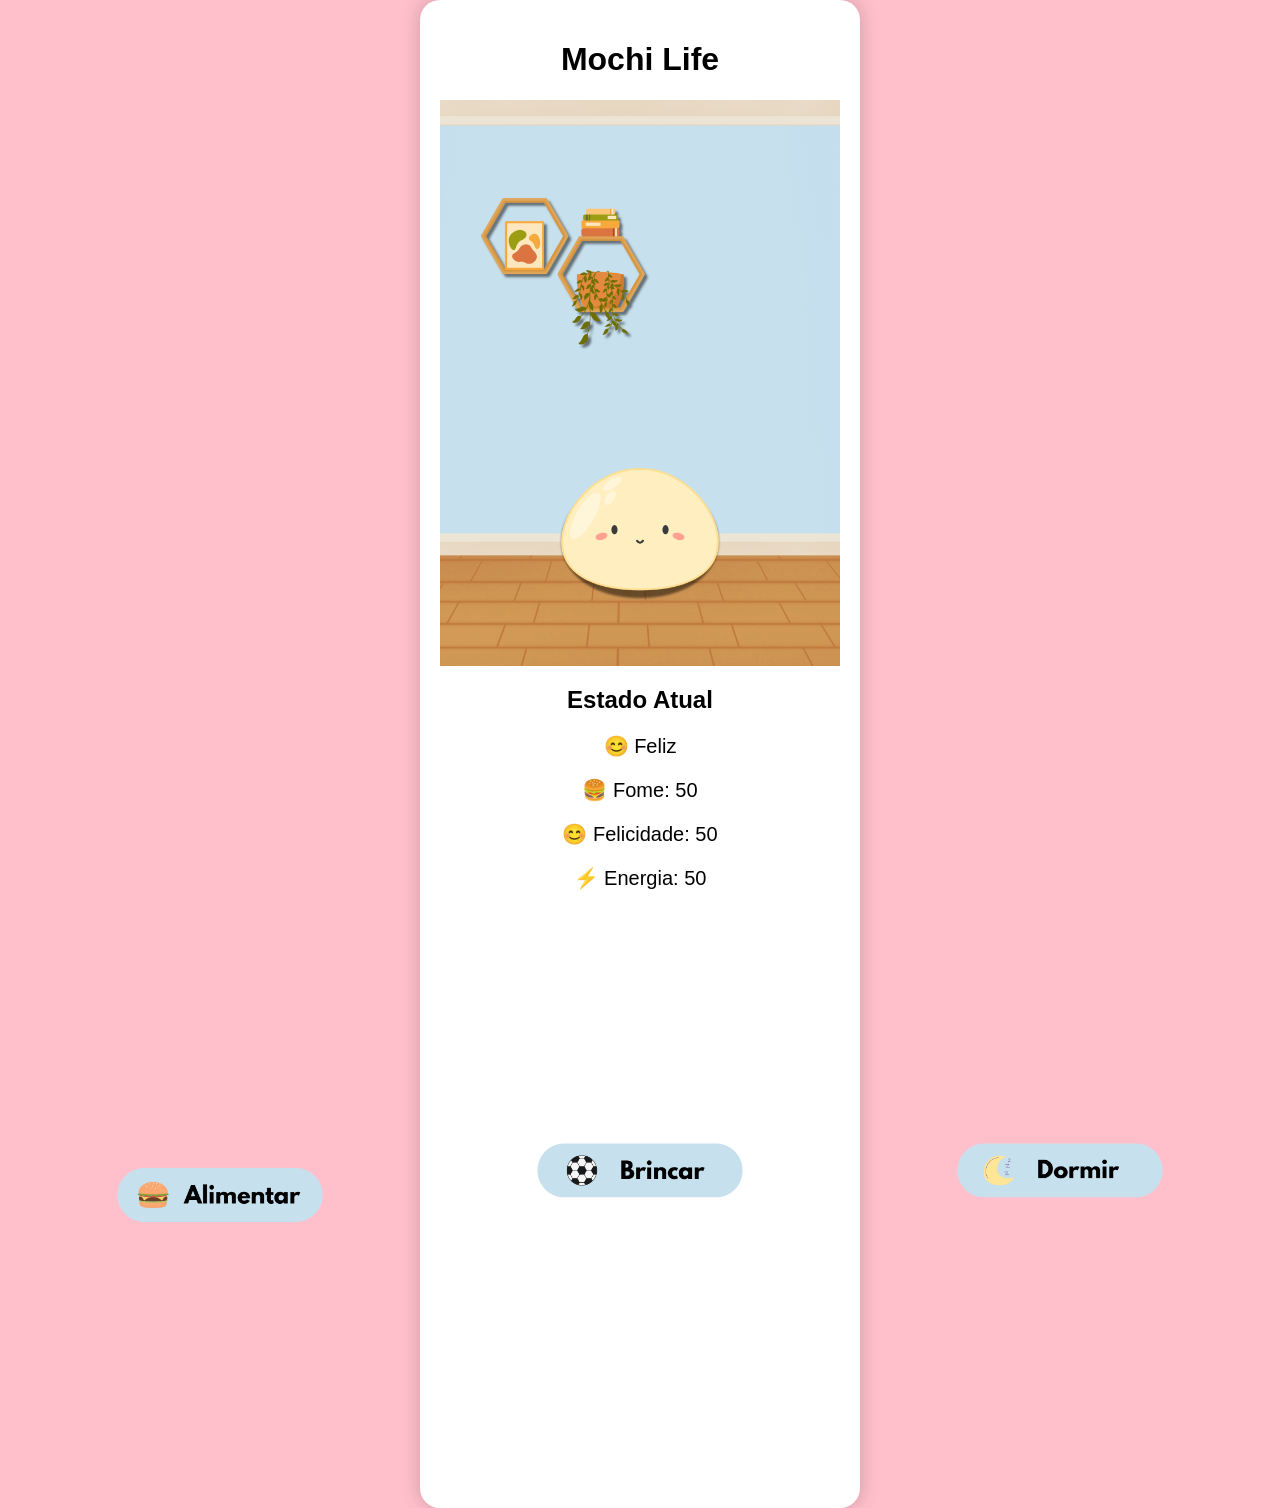
==== index.html @ cfa2b330 "Mochi Life inicial" ====
<!DOCTYPE html>
<html>

<head>
    <title>Mochi Life</title>
    <link rel="stylesheet" href="style.css">
</head>

<body>

    <div class="app">

        <h1>Mochi Life</h1>

        <div class="quarto">
            <img src="img/quarto.png" id="fundo">
            <img src="img/mochi.png" id="mochi">
        </div>

        <h2>Estado Atual</h2>

        <p id="estado">😊 Feliz</p>

        <p id="fome">🍔 Fome: 50</p>
        <p id="felicidade">😊 Felicidade: 50</p>
        <p id="energia">⚡ Energia: 50</p>

        <div class="botoes">

            <button id="alimentar">
                <img src="img/alimentar.png">
            </button>

            <button id="brincar">
                <img src="img/brincar.png">
            </button>

            <button id="dormir">
                <img src="img/dormir.png">
            </button>

        </div>

    </div>

    <script src="script.js"></script>

</body>

</html>
---- style.css ----
h1, h2 {
    text-align: center;
}

body {
    background-color: pink;

    display: flex;
    justify-content: center;

    margin: 0;
    font-family: Arial, sans-serif;
}

.app {
    width: 400px;

    background-color: white;

    padding: 20px;

    border-radius: 20px;

    box-shadow: 0 0 20px rgba(0,0,0,0.2);
}

.quarto {
    position: relative;
    width: 100%;
    margin: 0 auto;
}

#fundo {
    width: 100%;
    display: block;
}

#mochi {
    width: 400px;

    position: absolute;

    bottom: -150px;
    left: 50%;

    transform: translateX(-50%);
}

p {
    font-size: 20px;
    text-align: center;
}

button {
    background: transparent;
    border: none;
    padding: 0;
    margin: 5px;
    cursor: pointer;
}

.botoes {
    display: flex;
    justify-content: center;
    gap: 10px;
    margin-top: 10px;
}

button img {
    width: 400px;
    transition: transform 0.1s;
}

button:active img {
    transform: scale(0.95);
}
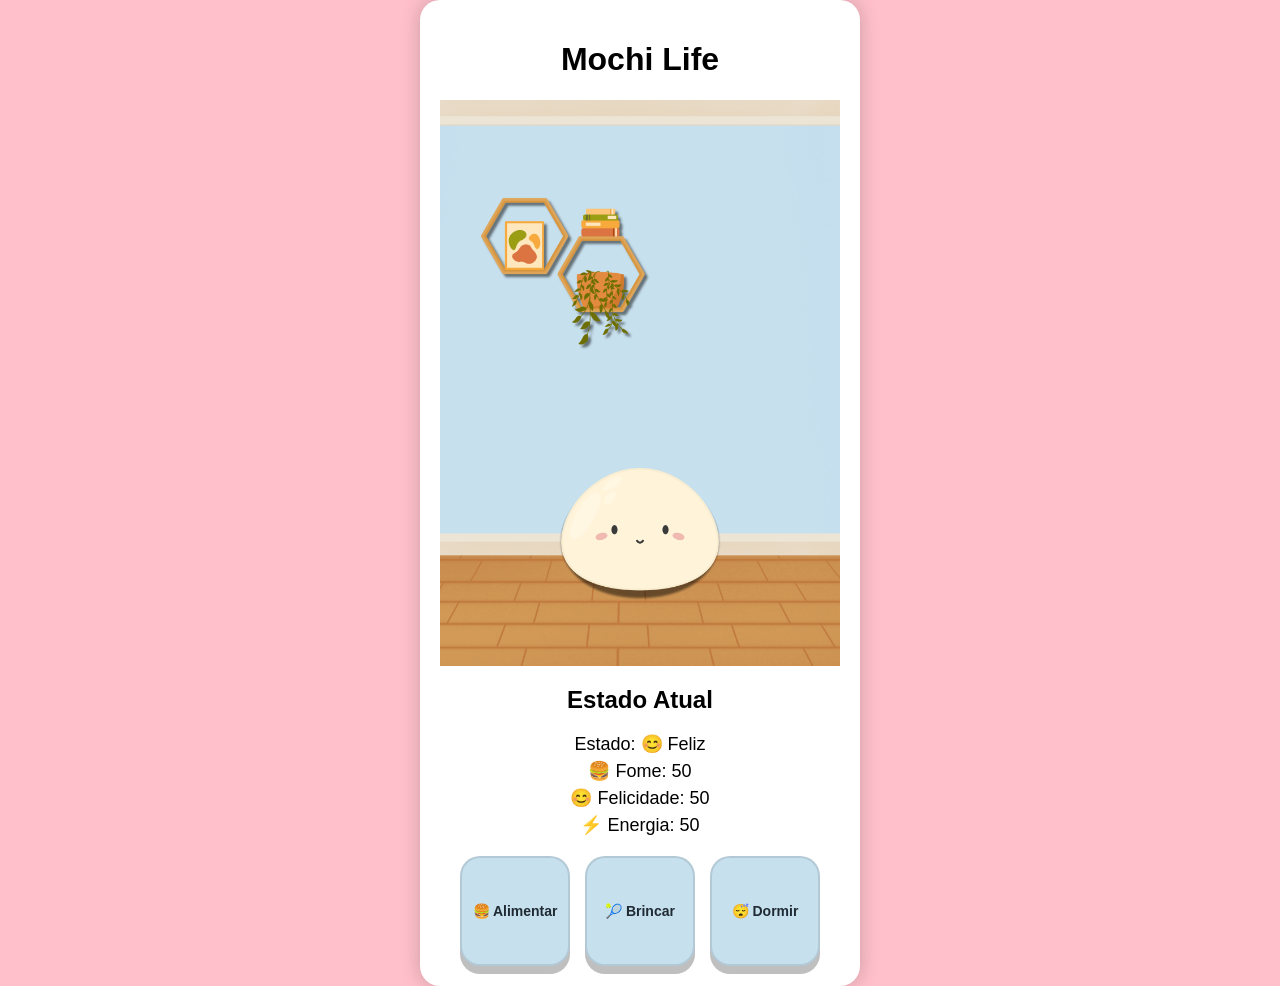
==== commit 88f5faa4: "Melhora os botões e adiciona sistema de emoções" ====
--- a/index.html
+++ b/index.html
@@ -19,7 +19,7 @@
 
         <h2>Estado Atual</h2>
 
-        <p id="estado">😊 Feliz</p>
+        <p id="estado">🍡 Estado: Feliz</p>
 
         <p id="fome">🍔 Fome: 50</p>
         <p id="felicidade">😊 Felicidade: 50</p>
@@ -27,17 +27,11 @@
 
         <div class="botoes">
 
-            <button id="alimentar">
-                <img src="img/alimentar.png">
-            </button>
+            <button id="alimentar">🍔 Alimentar</button>
 
-            <button id="brincar">
-                <img src="img/brincar.png">
-            </button>
+            <button id="brincar">🎾 Brincar</button>
 
-            <button id="dormir">
-                <img src="img/dormir.png">
-            </button>
+            <button id="dormir">😴 Dormir</button>
 
         </div>
 
--- a/style.css
+++ b/style.css
@@ -27,7 +27,6 @@
 .quarto {
     position: relative;
     width: 100%;
-    margin: 0 auto;
 }
 
 #fundo {
@@ -39,38 +38,70 @@
     width: 400px;
 
     position: absolute;
-
     bottom: -150px;
     left: 50%;
-
     transform: translateX(-50%);
 }
 
 p {
-    font-size: 20px;
+    font-size: 18px;
     text-align: center;
-}
-
-button {
-    background: transparent;
-    border: none;
-    padding: 0;
-    margin: 5px;
-    cursor: pointer;
+    margin: 5px 0;
 }
 
 .botoes {
     display: flex;
     justify-content: center;
-    gap: 10px;
-    margin-top: 10px;
+    gap: 15px;
+
+    margin-top: 20px;
 }
 
-button img {
-    width: 400px;
-    transition: transform 0.1s;
+.botoes {
+    display: flex;
+    justify-content: center;
+    gap: 15px;
+    margin-top: 20px;
 }
 
-button:active img {
-    transform: scale(0.95);
+.botoes button {
+    width: 110px;
+    height: 110px;
+
+    border: none;
+    border-radius: 20px;
+
+    cursor: pointer;
+
+    font-size: 14px;
+    font-weight: bold;
+
+    color: white;
+
+    display: flex;
+    flex-direction: column;
+    justify-content: center;
+    align-items: center;
+
+    gap: 5px;
+
+    box-shadow: 0 8px 0 rgba(0,0,0,0.25);
+
+    transition: all 0.1s ease;
+
+    user-select: none;
+}
+
+.botoes button:active {
+    transform: translateY(5px);
+    box-shadow: 0 3px 0 rgba(0,0,0,0.25);
+}
+
+#alimentar,
+#brincar,
+#dormir {
+    background: #c7e0ee;
+    color: #1f2a33;
+
+    border: 2px solid rgba(0,0,0,0.1);
 }
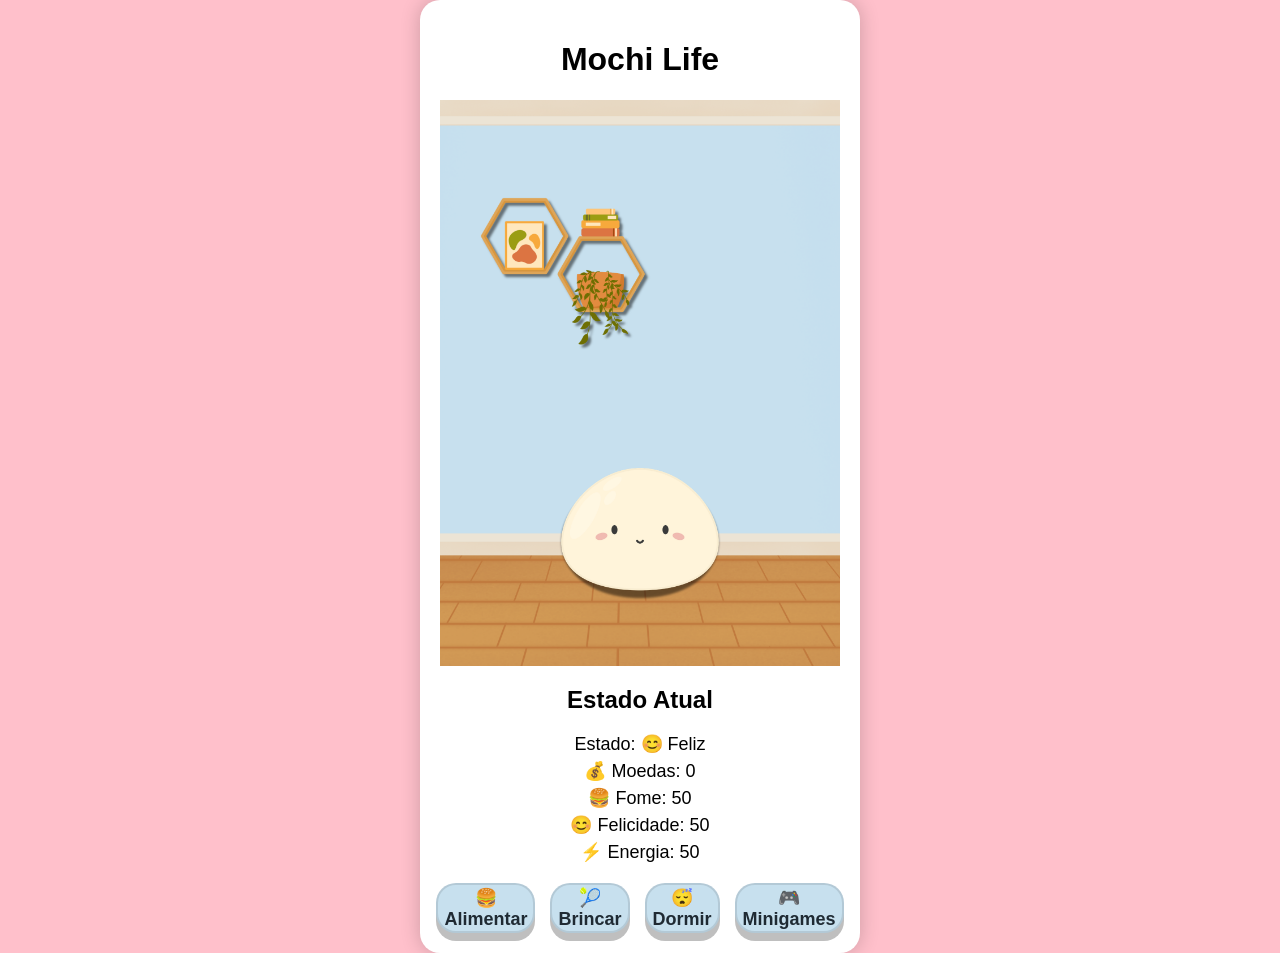
==== commit a51512be: "Adiciona a primeira versão de minigames e moedas" ====
--- a/index.html
+++ b/index.html
@@ -3,7 +3,7 @@
 
 <head>
     <title>Mochi Life</title>
-    <link rel="stylesheet" href="style.css">
+    <link rel="stylesheet" href="css/style.css">
 </head>
 
 <body>
@@ -20,6 +20,7 @@
         <h2>Estado Atual</h2>
 
         <p id="estado">🍡 Estado: Feliz</p>
+        <p id="moedas">💰 Moedas: 0</p>
 
         <p id="fome">🍔 Fome: 50</p>
         <p id="felicidade">😊 Felicidade: 50</p>
@@ -33,11 +34,14 @@
 
             <button id="dormir">😴 Dormir</button>
 
+            <button id="minigame">🎮 Minigames</button>
+
         </div>
 
     </div>
 
-    <script src="script.js"></script>
+    <script src="js/script.js"></script>
+    <script src="js/minigames.js"></script>
 
 </body>
 
--- a/css/style.css
+++ b/css/style.css
@@ -0,0 +1,120 @@
+h1, h2 {
+    text-align: center;
+}
+
+body {
+    background-color: pink;
+
+    display: flex;
+    justify-content: center;
+
+    margin: 0;
+    font-family: Arial, sans-serif;
+}
+
+.app {
+    width: 400px;
+
+    background-color: white;
+
+    padding: 20px;
+
+    border-radius: 20px;
+
+    box-shadow: 0 0 20px rgba(0,0,0,0.2);
+}
+
+.quarto {
+    position: relative;
+    width: 100%;
+}
+
+#fundo {
+    width: 100%;
+    display: block;
+}
+
+#mochi {
+    width: 400px;
+
+    position: absolute;
+    bottom: -150px;
+    left: 50%;
+    transform: translateX(-50%);
+}
+
+p {
+    font-size: 18px;
+    text-align: center;
+    margin: 5px 0;
+}
+
+.botoes {
+    display: flex;
+    justify-content: center;
+    gap: 15px;
+
+    margin-top: 20px;
+}
+
+.botoes {
+    display: flex;
+    justify-content: center;
+    gap: 15px;
+    margin-top: 20px;
+}
+
+.botoes button {
+    width: 110px;
+    height: 110px;
+
+    border: none;
+    border-radius: 20px;
+
+    cursor: pointer;
+
+    font-size: 14px;
+    font-weight: bold;
+
+    color: white;
+
+    display: flex;
+    flex-direction: column;
+    justify-content: center;
+    align-items: center;
+
+    gap: 5px;
+
+    box-shadow: 0 8px 0 rgba(0,0,0,0.25);
+
+    transition: all 0.1s ease;
+
+    user-select: none;
+}
+
+.botoes button:active {
+    transform: translateY(5px);
+    box-shadow: 0 3px 0 rgba(0,0,0,0.25);
+}
+
+#alimentar,
+#brincar,
+#minigame,
+#dormir {
+    background: #c7e0ee;
+    color: #1f2a33;
+
+    border: 2px solid rgba(0,0,0,0.1);
+}
+
+.botoes button {
+    width: 160px;
+    height: 50px;
+
+    display: flex;
+    align-items: center;
+    justify-content: center;
+
+    font-size: 18px;
+    gap: 8px;
+}
